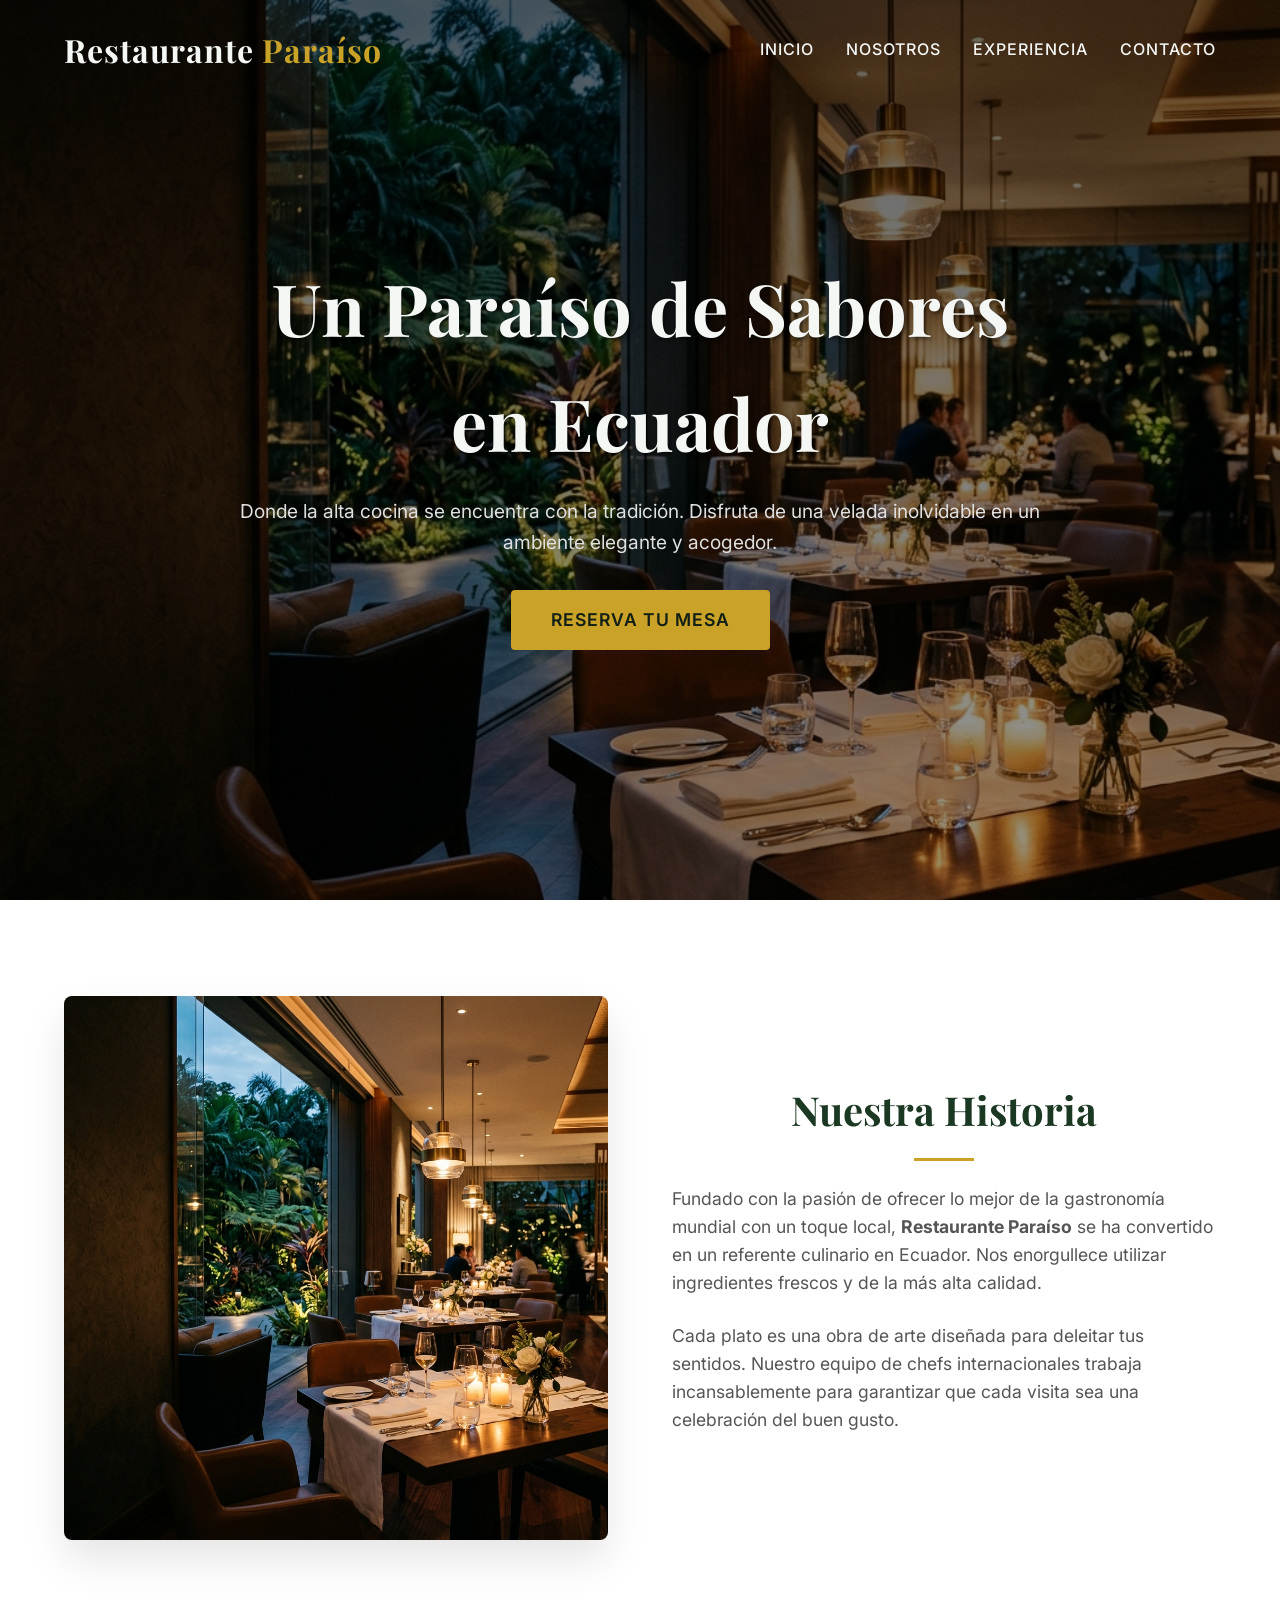
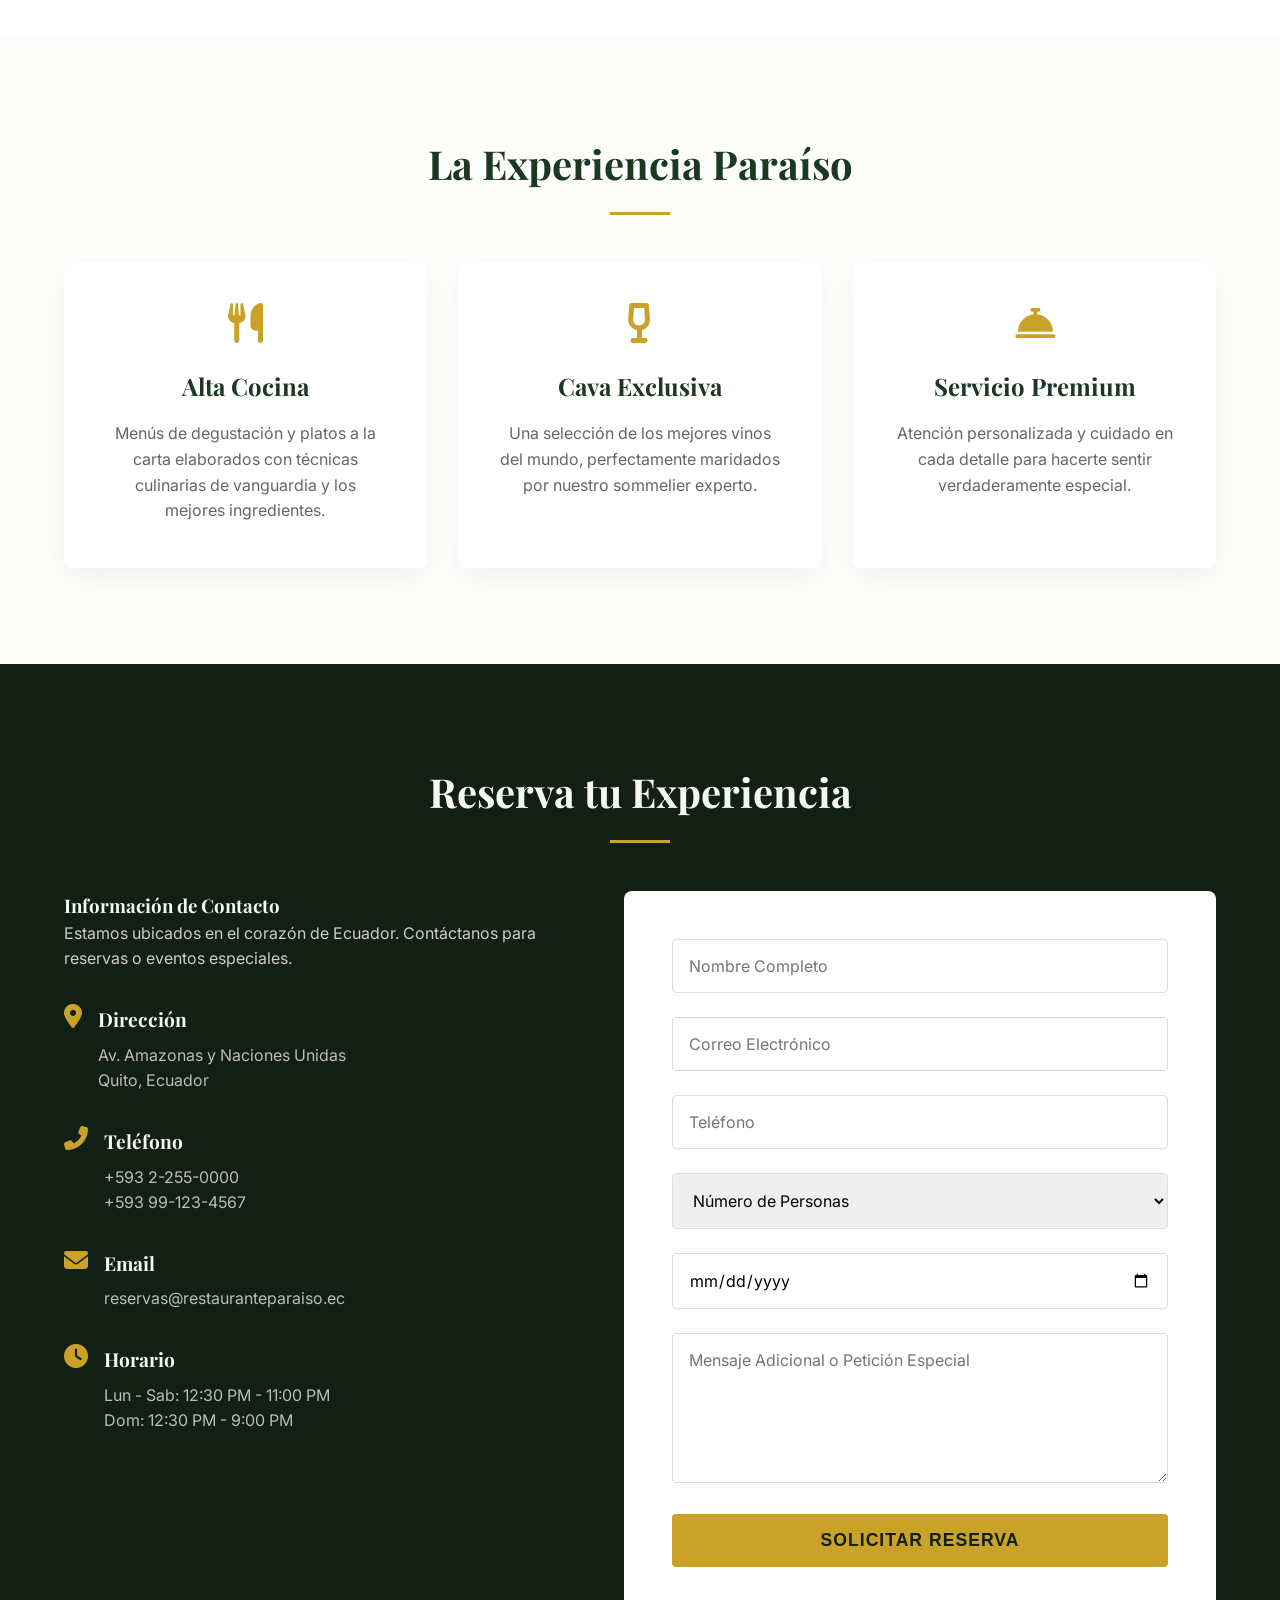
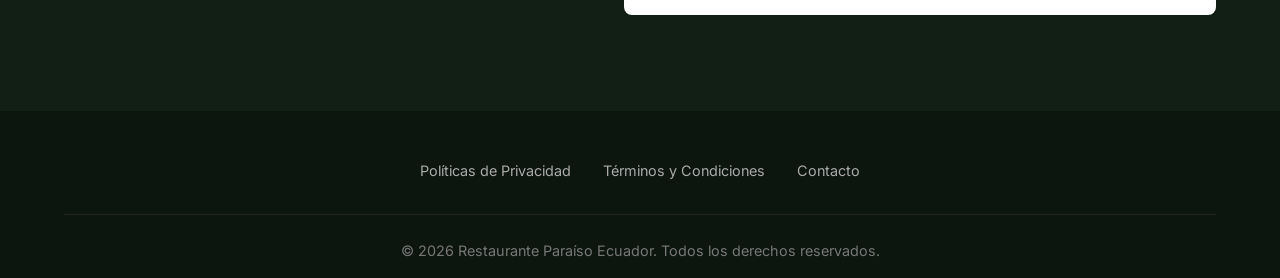
==== index.html @ 2dec9997 "Add files via upload" ====
<!DOCTYPE html>
<html lang="es">
<head>
    <meta charset="UTF-8">
    <meta name="viewport" content="width=device-width, initial-scale=1.0">
    <title>Restaurante Paraíso | Experiencia Gastronómica en Ecuador</title>
    <meta name="description" content="Descubre Restaurante Paraíso en Ecuador. Una experiencia culinaria única con ingredientes locales e internacionales. Reserva tu mesa hoy.">
    
    <!-- Google Fonts -->
    <link rel="preconnect" href="https://fonts.googleapis.com">
    <link rel="preconnect" href="https://fonts.gstatic.com" crossorigin>
    <link href="https://fonts.googleapis.com/css2?family=Inter:wght@300;400;500;600&family=Playfair+Display:ital,wght@0,400;0,600;0,700;1,400&display=swap" rel="stylesheet">
    
    <!-- Font Awesome for Icons -->
    <link rel="stylesheet" href="https://cdnjs.cloudflare.com/ajax/libs/font-awesome/6.4.0/css/all.min.css">
    
    <!-- Custom CSS -->
    <link rel="stylesheet" href="css/styles.css">
</head>
<body>

    <!-- Navbar -->
    <nav class="navbar">
        <a href="index.html" class="logo">Restaurante <span>Paraíso</span></a>
        <div class="menu-toggle">
            <i class="fas fa-bars"></i>
        </div>
        <ul class="nav-links">
            <li><a href="#inicio">Inicio</a></li>
            <li><a href="#nosotros">Nosotros</a></li>
            <li><a href="#experiencia">Experiencia</a></li>
            <li><a href="#contacto">Contacto</a></li>
        </ul>
    </nav>

    <!-- Hero Section -->
    <header id="inicio" class="hero">
        <div class="hero-content">
            <h1>Un Paraíso de Sabores en Ecuador</h1>
            <p>Donde la alta cocina se encuentra con la tradición. Disfruta de una velada inolvidable en un ambiente elegante y acogedor.</p>
            <a href="#contacto" class="btn btn-primary">Reserva tu Mesa</a>
        </div>
    </header>

    <!-- About Section -->
    <section id="nosotros" class="section about">
        <div class="about-image">
            <img src="images/hero.png" alt="Interior elegante del restaurante">
        </div>
        <div class="about-text">
            <h2 class="section-title">Nuestra Historia</h2>
            <p>Fundado con la pasión de ofrecer lo mejor de la gastronomía mundial con un toque local, <strong>Restaurante Paraíso</strong> se ha convertido en un referente culinario en Ecuador. Nos enorgullece utilizar ingredientes frescos y de la más alta calidad.</p>
            <p>Cada plato es una obra de arte diseñada para deleitar tus sentidos. Nuestro equipo de chefs internacionales trabaja incansablemente para garantizar que cada visita sea una celebración del buen gusto.</p>
        </div>
    </section>

    <!-- Features Section -->
    <section id="experiencia" class="section features">
        <h2 class="section-title">La Experiencia Paraíso</h2>
        <div class="features-grid">
            <div class="feature-card">
                <i class="fas fa-utensils feature-icon"></i>
                <h3>Alta Cocina</h3>
                <p>Menús de degustación y platos a la carta elaborados con técnicas culinarias de vanguardia y los mejores ingredientes.</p>
            </div>
            <div class="feature-card">
                <i class="fas fa-wine-glass-alt feature-icon"></i>
                <h3>Cava Exclusiva</h3>
                <p>Una selección de los mejores vinos del mundo, perfectamente maridados por nuestro sommelier experto.</p>
            </div>
            <div class="feature-card">
                <i class="fas fa-concierge-bell feature-icon"></i>
                <h3>Servicio Premium</h3>
                <p>Atención personalizada y cuidado en cada detalle para hacerte sentir verdaderamente especial.</p>
            </div>
        </div>
    </section>

    <!-- Contact Section -->
    <section id="contacto" class="section contact">
        <h2 class="section-title">Reserva tu Experiencia</h2>
        <div class="contact-container">
            <div class="contact-info">
                <h3>Información de Contacto</h3>
                <p style="margin-bottom: 2rem; color: #ccc;">Estamos ubicados en el corazón de Ecuador. Contáctanos para reservas o eventos especiales.</p>
                
                <div class="info-item">
                    <i class="fas fa-map-marker-alt info-icon"></i>
                    <div>
                        <h4>Dirección</h4>
                        <p>Av. Amazonas y Naciones Unidas<br>Quito, Ecuador</p>
                    </div>
                </div>
                
                <div class="info-item">
                    <i class="fas fa-phone-alt info-icon"></i>
                    <div>
                        <h4>Teléfono</h4>
                        <p>+593 2-255-0000</p>
                        <p>+593 99-123-4567</p>
                    </div>
                </div>
                
                <div class="info-item">
                    <i class="fas fa-envelope info-icon"></i>
                    <div>
                        <h4>Email</h4>
                        <p>reservas@restauranteparaiso.ec</p>
                    </div>
                </div>
                
                <div class="info-item">
                    <i class="fas fa-clock info-icon"></i>
                    <div>
                        <h4>Horario</h4>
                        <p>Lun - Sab: 12:30 PM - 11:00 PM<br>Dom: 12:30 PM - 9:00 PM</p>
                    </div>
                </div>
            </div>
            
            <form id="contactForm" class="contact-form">
                <div class="form-group">
                    <input type="text" class="form-control" placeholder="Nombre Completo" required>
                </div>
                <div class="form-group">
                    <input type="email" class="form-control" placeholder="Correo Electrónico" required>
                </div>
                <div class="form-group">
                    <input type="tel" class="form-control" placeholder="Teléfono" required>
                </div>
                <div class="form-group">
                    <select class="form-control" required>
                        <option value="" disabled selected>Número de Personas</option>
                        <option value="1">1 Persona</option>
                        <option value="2">2 Personas</option>
                        <option value="3">3 Personas</option>
                        <option value="4">4 Personas</option>
                        <option value="5+">5 o más Personas</option>
                    </select>
                </div>
                <div class="form-group">
                    <input type="date" class="form-control" required>
                </div>
                <div class="form-group">
                    <textarea class="form-control" placeholder="Mensaje Adicional o Petición Especial"></textarea>
                </div>
                <button type="submit" class="btn btn-primary" style="width: 100%;">Solicitar Reserva</button>
            </form>
        </div>
    </section>

    <!-- Footer -->
    <footer class="footer">
        <div class="footer-links">
            <a href="privacy.html">Políticas de Privacidad</a>
            <a href="terms.html">Términos y Condiciones</a>
            <a href="#contacto">Contacto</a>
        </div>
        <div class="footer-copy">
            &copy; 2026 Restaurante Paraíso Ecuador. Todos los derechos reservados.
        </div>
    </footer>

    <!-- Custom JS -->
    <script src="js/main.js"></script>
</body>
</html>
---- css/styles.css ----
/* Reset and Base Styles */
* {
    margin: 0;
    padding: 0;
    box-sizing: border-box;
}

:root {
    --primary-color: #1b3822; /* Deep tropical green */
    --accent-color: #c9a227; /* Elegant gold */
    --text-dark: #2c332d;
    --text-light: #f5f7f5;
    --bg-light: #fdfdfc;
    --bg-dark: #121f15;
    --transition: all 0.3s ease;
}

body {
    font-family: 'Inter', sans-serif;
    color: var(--text-dark);
    background-color: var(--bg-light);
    line-height: 1.6;
    overflow-x: hidden;
}

/* Typography */
h1, h2, h3, h4 {
    font-family: 'Playfair Display', serif;
    font-weight: 700;
}

a {
    text-decoration: none;
    color: inherit;
    transition: var(--transition);
}

ul {
    list-style: none;
}

/* Navbar */
.navbar {
    position: fixed;
    top: 0;
    width: 100%;
    padding: 1.5rem 5%;
    display: flex;
    justify-content: space-between;
    align-items: center;
    background: transparent;
    transition: var(--transition);
    z-index: 1000;
}

.navbar.scrolled {
    background: var(--bg-light);
    box-shadow: 0 4px 15px rgba(0,0,0,0.05);
    padding: 1rem 5%;
}

.navbar.scrolled .nav-links a {
    color: var(--text-dark);
}

.navbar.scrolled .logo {
    color: var(--primary-color);
}

.logo {
    font-family: 'Playfair Display', serif;
    font-size: 2rem;
    font-weight: 700;
    color: var(--text-light);
    letter-spacing: 1px;
}

.logo span {
    color: var(--accent-color);
}

.nav-links {
    display: flex;
    gap: 2rem;
}

.nav-links a {
    color: var(--text-light);
    font-weight: 500;
    font-size: 1rem;
    text-transform: uppercase;
    letter-spacing: 1px;
    position: relative;
}

.nav-links a::after {
    content: '';
    position: absolute;
    width: 0;
    height: 2px;
    bottom: -5px;
    left: 0;
    background-color: var(--accent-color);
    transition: var(--transition);
}

.nav-links a:hover::after {
    width: 100%;
}

.menu-toggle {
    display: none;
    color: var(--text-light);
    font-size: 1.5rem;
    cursor: pointer;
}

.navbar.scrolled .menu-toggle {
    color: var(--primary-color);
}

/* Hero Section */
.hero {
    height: 100vh;
    background: linear-gradient(rgba(0, 0, 0, 0.6), rgba(0, 0, 0, 0.4)), url('../images/hero.png') center/cover no-repeat;
    display: flex;
    align-items: center;
    justify-content: center;
    text-align: center;
    padding: 0 5%;
}

.hero-content {
    max-width: 800px;
    animation: fadeIn 1s ease-out;
}

.hero h1 {
    font-size: 4.5rem;
    color: var(--text-light);
    margin-bottom: 1rem;
    text-shadow: 2px 2px 4px rgba(0,0,0,0.5);
}

.hero p {
    font-size: 1.2rem;
    color: #e0e0e0;
    margin-bottom: 2rem;
}

.btn {
    display: inline-block;
    padding: 1rem 2.5rem;
    font-size: 1.1rem;
    font-weight: 600;
    text-transform: uppercase;
    letter-spacing: 1px;
    border: none;
    cursor: pointer;
    border-radius: 4px;
    transition: var(--transition);
}

.btn-primary {
    background-color: var(--accent-color);
    color: var(--bg-dark);
}

.btn-primary:hover {
    background-color: #e0b835;
    transform: translateY(-3px);
    box-shadow: 0 10px 20px rgba(0,0,0,0.2);
}

/* Sections General */
.section {
    padding: 6rem 5%;
}

.section-title {
    text-align: center;
    font-size: 2.5rem;
    color: var(--primary-color);
    margin-bottom: 3rem;
    position: relative;
}

.section-title::after {
    content: '';
    display: block;
    width: 60px;
    height: 3px;
    background-color: var(--accent-color);
    margin: 1rem auto 0;
}

/* About Section */
.about {
    display: flex;
    align-items: center;
    gap: 4rem;
    background-color: #fff;
}

.about-text {
    flex: 1;
}

.about-text h2 {
    font-size: 2.5rem;
    color: var(--primary-color);
    margin-bottom: 1.5rem;
}

.about-text p {
    font-size: 1.1rem;
    color: #555;
    margin-bottom: 1.5rem;
}

.about-image {
    flex: 1;
    border-radius: 8px;
    overflow: hidden;
    box-shadow: 0 20px 40px rgba(0,0,0,0.1);
}

.about-image img {
    width: 100%;
    height: auto;
    display: block;
    transition: transform 0.5s ease;
}

.about-image:hover img {
    transform: scale(1.05);
}

/* Features/Highlights */
.features {
    background-color: var(--bg-light);
}

.features-grid {
    display: grid;
    grid-template-columns: repeat(auto-fit, minmax(300px, 1fr));
    gap: 2rem;
}

.feature-card {
    background: #fff;
    padding: 2.5rem;
    text-align: center;
    border-radius: 8px;
    box-shadow: 0 10px 30px rgba(0,0,0,0.05);
    transition: var(--transition);
    border-bottom: 4px solid transparent;
}

.feature-card:hover {
    transform: translateY(-10px);
    border-bottom: 4px solid var(--accent-color);
}

.feature-icon {
    font-size: 2.5rem;
    color: var(--accent-color);
    margin-bottom: 1.5rem;
}

.feature-card h3 {
    font-size: 1.5rem;
    color: var(--primary-color);
    margin-bottom: 1rem;
}

.feature-card p {
    color: #666;
}

/* Contact Section */
.contact {
    background-color: var(--bg-dark);
    color: var(--text-light);
}

.contact .section-title {
    color: var(--text-light);
}

.contact-container {
    display: flex;
    gap: 4rem;
    max-width: 1200px;
    margin: 0 auto;
}

.contact-info {
    flex: 1;
}

.info-item {
    display: flex;
    align-items: flex-start;
    gap: 1rem;
    margin-bottom: 2rem;
}

.info-icon {
    font-size: 1.5rem;
    color: var(--accent-color);
}

.info-item h4 {
    font-size: 1.2rem;
    margin-bottom: 0.5rem;
}

.info-item p {
    color: #bbb;
}

.contact-form {
    flex: 1;
    background: #fff;
    padding: 3rem;
    border-radius: 8px;
}

.form-group {
    margin-bottom: 1.5rem;
}

.form-control {
    width: 100%;
    padding: 1rem;
    border: 1px solid #ddd;
    border-radius: 4px;
    font-family: inherit;
    font-size: 1rem;
    transition: var(--transition);
}

.form-control:focus {
    outline: none;
    border-color: var(--accent-color);
}

textarea.form-control {
    resize: vertical;
    height: 150px;
}

/* Footer */
.footer {
    background-color: #0d150f;
    color: #fff;
    text-align: center;
    padding: 3rem 5% 1rem;
}

.footer-links {
    margin-bottom: 2rem;
    display: flex;
    justify-content: center;
    gap: 2rem;
    flex-wrap: wrap;
}

.footer-links a {
    color: #aaa;
    font-size: 0.9rem;
}

.footer-links a:hover {
    color: var(--accent-color);
}

.footer-copy {
    color: #777;
    font-size: 0.9rem;
    border-top: 1px solid #222;
    padding-top: 1.5rem;
}

/* Legal Pages */
.legal-header {
    background-color: var(--primary-color);
    padding: 8rem 5% 4rem;
    text-align: center;
    color: var(--text-light);
}

.legal-header h1 {
    font-size: 3rem;
}

.legal-content {
    max-width: 800px;
    margin: 4rem auto;
    padding: 0 5%;
}

.legal-content h2 {
    color: var(--primary-color);
    margin: 2rem 0 1rem;
}

.legal-content p {
    margin-bottom: 1rem;
    color: #444;
}

.legal-content ul {
    list-style-type: disc;
    margin-left: 2rem;
    margin-bottom: 1.5rem;
    color: #444;
}

.legal-content li {
    margin-bottom: 0.5rem;
}

/* Animations */
@keyframes fadeIn {
    from { opacity: 0; transform: translateY(20px); }
    to { opacity: 1; transform: translateY(0); }
}

/* Responsive */
@media (max-width: 992px) {
    .about, .contact-container {
        flex-direction: column;
    }
    
    .hero h1 {
        font-size: 3.5rem;
    }
}

@media (max-width: 768px) {
    .menu-toggle {
        display: block;
    }

    .nav-links {
        position: fixed;
        top: 0;
        right: -100%;
        width: 250px;
        height: 100vh;
        background-color: var(--bg-light);
        flex-direction: column;
        justify-content: center;
        align-items: center;
        transition: var(--transition);
        box-shadow: -5px 0 15px rgba(0,0,0,0.1);
    }

    .nav-links.active {
        right: 0;
    }

    .nav-links a {
        color: var(--text-dark);
        font-size: 1.2rem;
    }

    .navbar.scrolled .menu-toggle {
        color: var(--primary-color);
    }
    
    .hero h1 {
        font-size: 2.5rem;
    }
    
    .contact-form {
        padding: 2rem;
    }
}
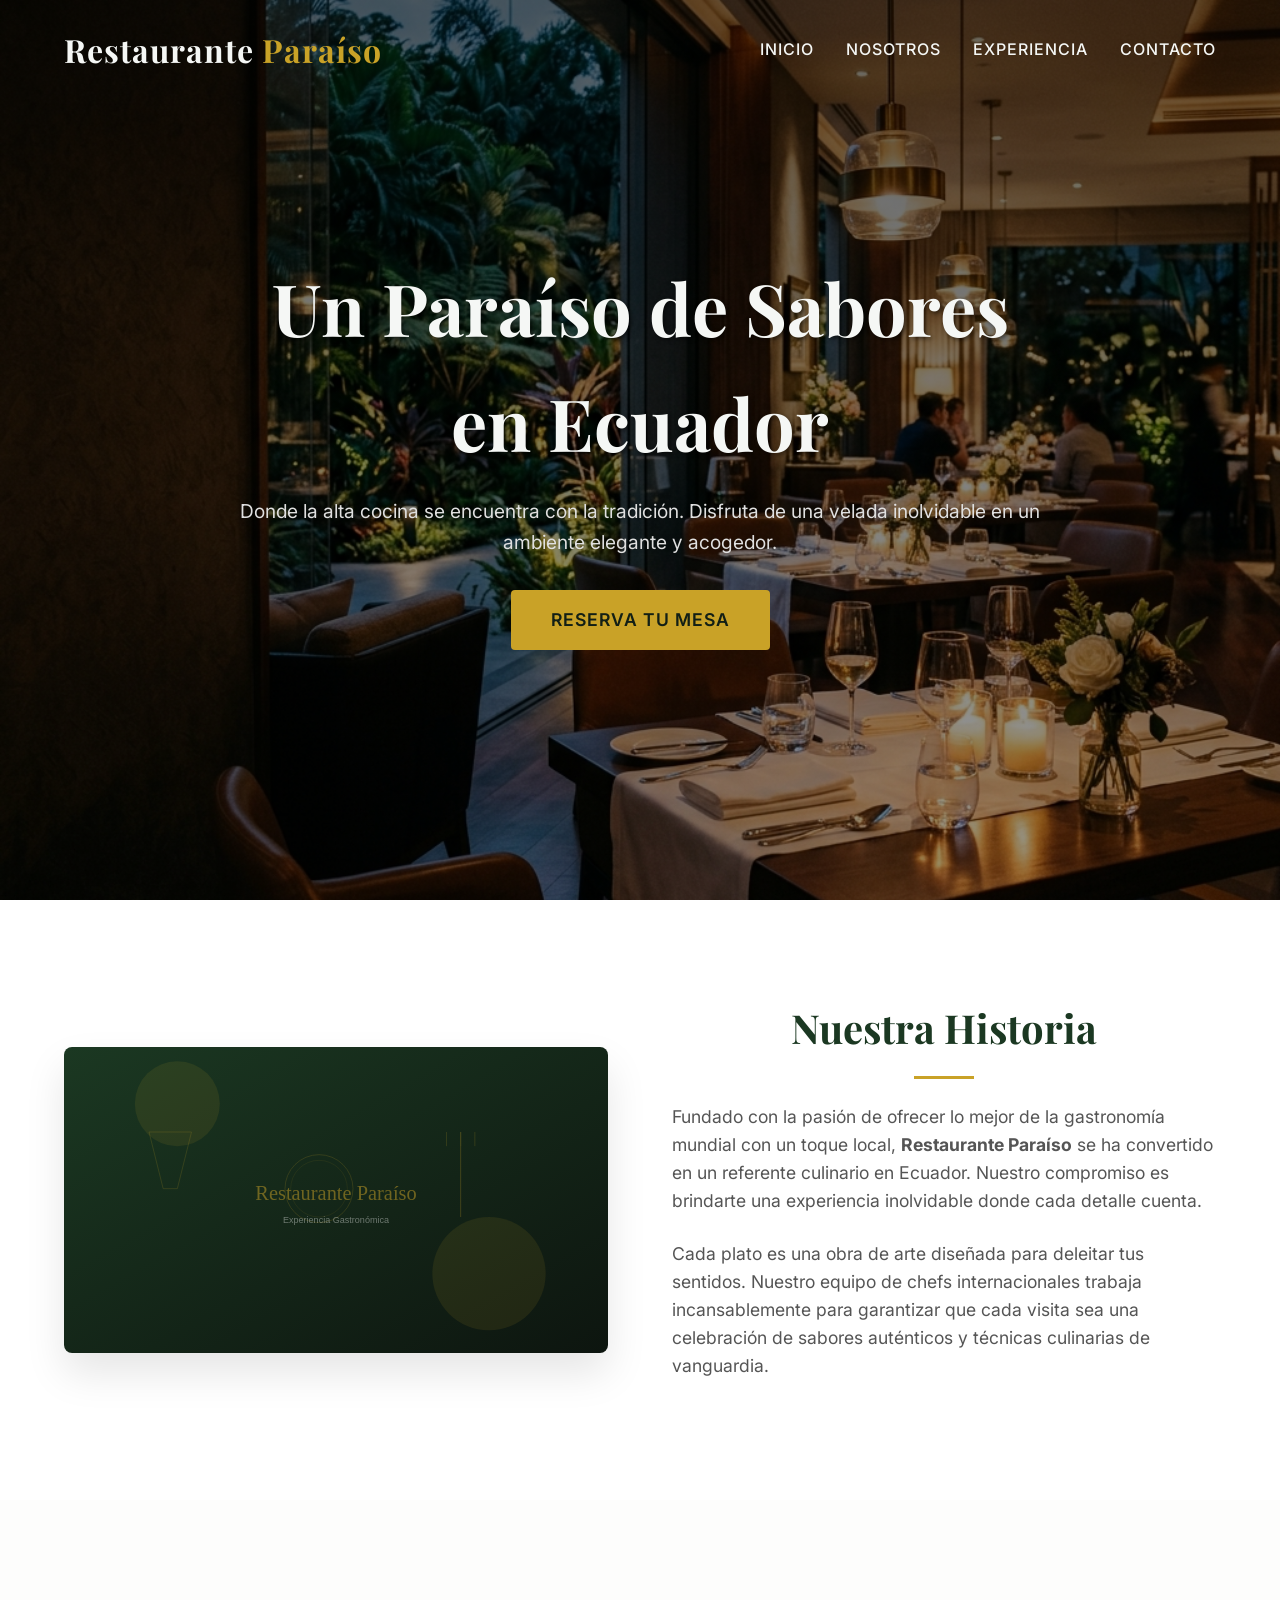
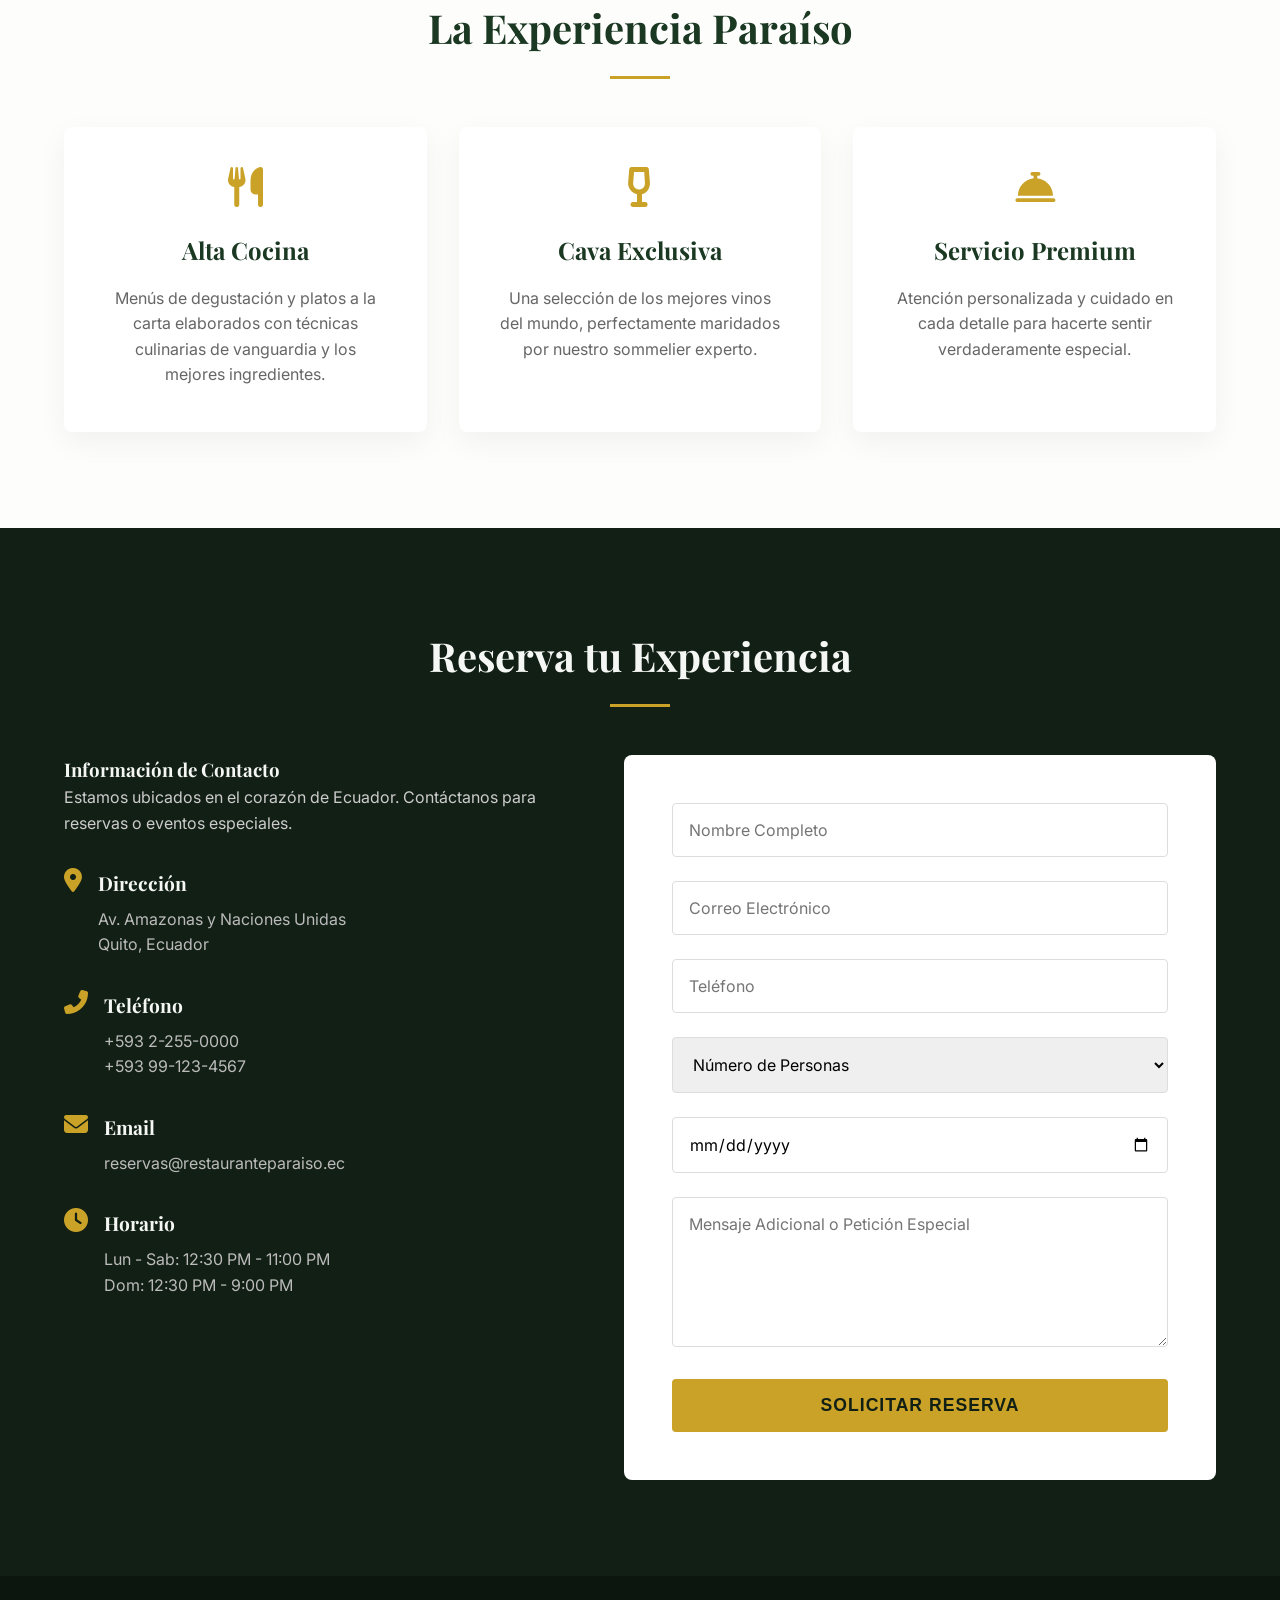
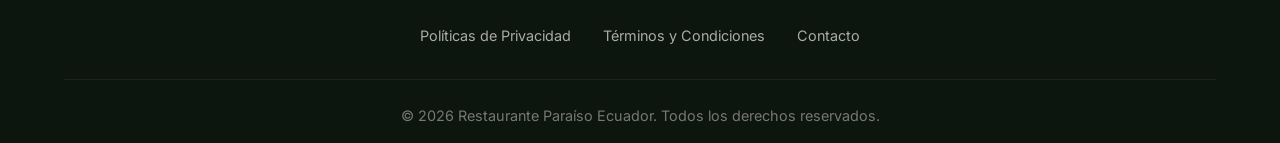
==== commit 24c031e1: "Update index.html to use SVG hero image" ====
--- a/index.html
+++ b/index.html
@@ -45,12 +45,12 @@
     <!-- About Section -->
     <section id="nosotros" class="section about">
         <div class="about-image">
-            <img src="images/hero.png" alt="Interior elegante del restaurante">
+            <img src="images/hero.svg" alt="Interior elegante del restaurante">
         </div>
         <div class="about-text">
             <h2 class="section-title">Nuestra Historia</h2>
-            <p>Fundado con la pasión de ofrecer lo mejor de la gastronomía mundial con un toque local, <strong>Restaurante Paraíso</strong> se ha convertido en un referente culinario en Ecuador. Nos enorgullece utilizar ingredientes frescos y de la más alta calidad.</p>
-            <p>Cada plato es una obra de arte diseñada para deleitar tus sentidos. Nuestro equipo de chefs internacionales trabaja incansablemente para garantizar que cada visita sea una celebración del buen gusto.</p>
+            <p>Fundado con la pasión de ofrecer lo mejor de la gastronomía mundial con un toque local, <strong>Restaurante Paraíso</strong> se ha convertido en un referente culinario en Ecuador. Nuestro compromiso es brindarte una experiencia inolvidable donde cada detalle cuenta.</p>
+            <p>Cada plato es una obra de arte diseñada para deleitar tus sentidos. Nuestro equipo de chefs internacionales trabaja incansablemente para garantizar que cada visita sea una celebración de sabores auténticos y técnicas culinarias de vanguardia.</p>
         </div>
     </section>
 
@@ -164,4 +164,4 @@
     <!-- Custom JS -->
     <script src="js/main.js"></script>
 </body>
-</html>
+</html>
